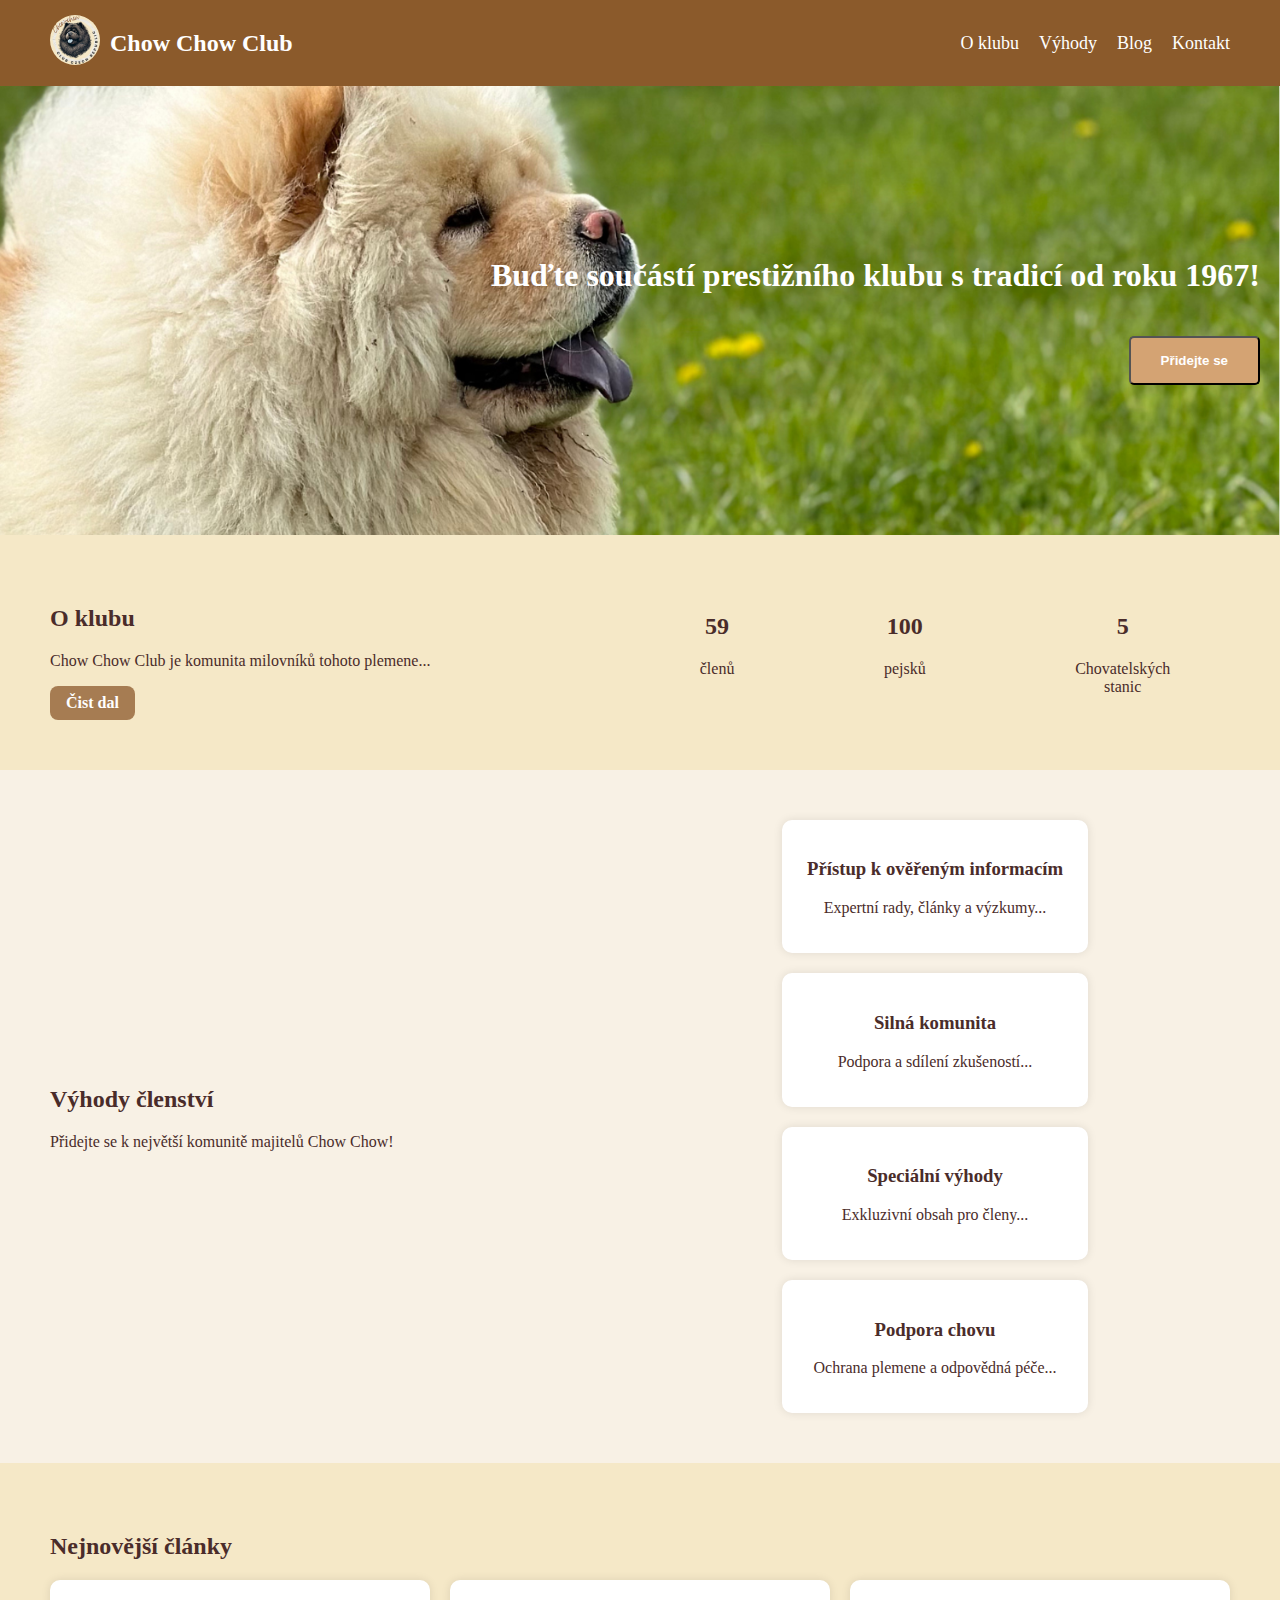
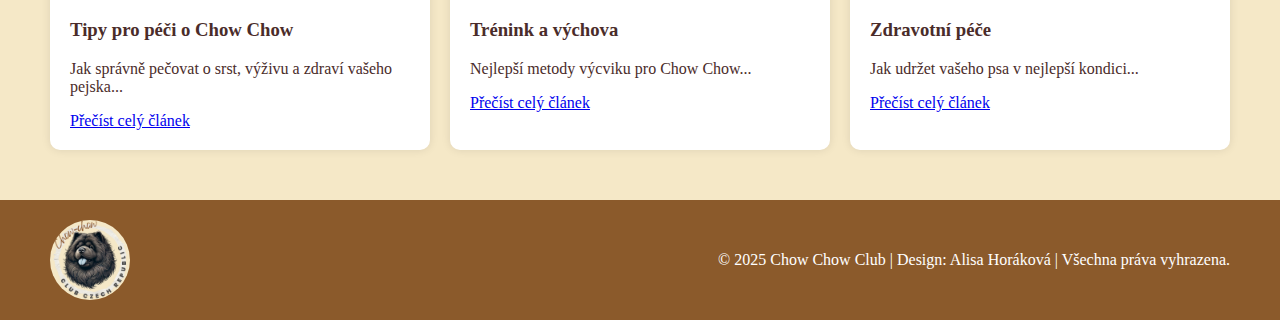
==== index.html @ 1f9b26ae "Initial commit" ====
<!DOCTYPE html>
<html lang="cs">
<head>
    <meta charset="UTF-8">
    <meta name="viewport" content="width=device-width, initial-scale=1.0">
    <title>Chow Chow Club</title>
    <link rel="stylesheet" href="style.css">
<!-- <script>
    function openModal() {
        document.getElementById("membershipForm").style.display = "flex";
    }
    function closeModal() {
        document.getElementById("membershipForm").style.display = "none";
    }
    function submitForm(event) {
        event.preventDefault();
        alert("Formulář odeslán!");
        closeModal();
    }
</script> -->
</head>
<body>
    <header>
        <div class="logo">
            <a href="index.html">
                <img src="img/logofooter.png" alt="Chow Chow Club">
            </a>
            <span>Chow Chow Club</span>
        </div>
        <nav>
            <ul>
                <li><a href="#about">O klubu</a></li>
                <li><a href="#membership">Výhody</a></li>
                <li><a href="#blog">Blog</a></li>
                <li><a href="#contact">Kontakt</a></li>
            </ul>
        </nav>
    </header>
    
    <section class="hero">
        <h1>Buďte součástí prestižního klubu s tradicí od roku 1967!</h1>
        <button class="cta-button" onclick="openModal()">Přidejte se</button>
    </section>


    <div id="membershipForm">
        <div class="modal">
            <h2>Členství Formulář</h2>
            <form id="form" onsubmit="submitForm(event)">
                <input type="text" id="firstName" placeholder="Jméno" required>
                <input type="text" id="lastName" placeholder="Příjmení" required>
                <input type="email" id="email" placeholder="E-mail" required>
                <input type="tel" id="phone" placeholder="Telefonní číslo" required>
                <button type="submit">Odeslat</button>
                <button type="button" onclick="closeModal()">Zavřít</button>
            </form>
        </div>
    </div>

    <section id="about" class="stats-container">
        <div class="stats-text">
            <h2>O klubu</h2>
            <p>Chow Chow Club je komunita milovníků tohoto plemene...</p>
            <a href="oklubu.html" class="button-link">Čist dal</a>
        </div>
        <div class="stats">
            <div class="stat">
                <h2>59</h2>
                <p>členů</p>
            </div>
            <div class="stat">
                <h2>100</h2>
                <p>pejsků</p>
            </div>
            <div class="stat">
                <h2>5</h2>
                <p>Chovatelských <br> stanic</p>
            </div>
        </div>
    </section>

    <section id="membership" class="membership-container">
        <div class="membership-text">
            <h2>Výhody členství</h2>
            <p>Přidejte se k největší komunitě majitelů Chow Chow!</p>
        </div>
        <div class="benefits">
            <div class="benefit">
                <h3>Přístup k ověřeným informacím</h3>
                <p>Expertní rady, články a výzkumy...</p>
            </div>
            <div class="benefit">
                <h3>Silná komunita</h3>
                <p>Podpora a sdílení zkušeností...</p>
            </div>
            <div class="benefit">
                <h3>Speciální výhody</h3>
                <p>Exkluzivní obsah pro členy...</p>
            </div>
            <div class="benefit">
                <h3>Podpora chovu</h3>
                <p>Ochrana plemene a odpovědná péče...</p>
            </div>
        </div>
        <div class="bubbles-container">
            <img src="img/logofooter.png" class="bubble" alt="Chow Chow">
            <img src="img/logofooter.png" class="bubble" alt="Chow Chow">
            <img src="img/logofooter.png" class="bubble" alt="Chow Chow">
            <img src="img/logofooter.png" class="bubble" alt="Chow Chow">
            <img src="img/logofooter.png" class="bubble" alt="Chow Chow">
        </div>
    </section>


    <section class="blog-container">
        <h2>Nejnovější články</h2>
        <div class="blog-articles">
            <div class="article">
                <h3>Tipy pro péči o Chow Chow</h3>
                <p>Jak správně pečovat o srst, výživu a zdraví vašeho pejska...</p>
                <a href="#">Přečíst celý článek</a>
            </div>
            <div class="article">
                <h3>Trénink a výchova</h3>
                <p>Nejlepší metody výcviku pro Chow Chow...</p>
                <a href="#">Přečíst celý článek</a>
            </div>
            <div class="article">
                <h3>Zdravotní péče</h3>
                <p>Jak udržet vašeho psa v nejlepší kondici...</p>
                <a href="#">Přečíst celý článek</a>
            </div>
        </div>
    </section>

    <footer class="footer-container">
        <div class="footer-logo"></div>
        <p>&copy; 2025 Chow Chow Club | Design: Alisa Horáková | Všechna práva vyhrazena.</p>
    </footer>

    <script>
        function openModal() {
        document.getElementById("membershipForm").style.display = "flex";
    }

    function closeModal() {
        document.getElementById("membershipForm").style.display = "none";
    }

    function submitForm(event) {
        event.preventDefault();
        
        let firstName = document.getElementById("firstName").value;
        let lastName = document.getElementById("lastName").value;
        let email = document.getElementById("email").value;
        let phone = document.getElementById("phone").value;

        let mailtoLink = `mailto:qliska@icloud.com?subject=Nová žádost o členství&body=Jméno: ${firstName}%0D%0APříjmení: ${lastName}%0D%0AEmail: ${email}%0D%0ATelefon: ${phone}`;
        
        window.location.href = mailtoLink;
        closeModal();
    }
    </script>
    
</body>
</html>
---- style.css ----
body {
    font-family: Noto serif;
    margin: 0;
    padding: 0;
    background-color: #F5E8C7;
    color: #4a2c2a; /*  #31485C */
}
header {
    display: flex;
    justify-content: space-between;
    align-items: center;
    background: #8b5a2b;
    color: white;
    padding: 15px 50px;
}
.logo {
    font-family: Noto serif;
    font-size: 24px;
    font-weight: bold;
    display: flex;
    align-items: center;
}

.logo img {
    width: 50px; /* Настроить размер (можно изменить) */
    height: 50px; /* Сделать картинку квадратной */
    border-radius: 50%; /* Делаем круглую форму */
    object-fit: cover; /* Чтобы изображение не искажалось */
    margin-right: 10px;
}

.button-link {
    display: inline-block;
    padding: 8px 16px;
    background-color: #A67C52; /* Бежево-коричневый */
    color: white;
    font-weight: bold;
    border-radius: 8px;
    text-decoration: none;
    transition: background 0.3s ease-in-out;
}

.button-link:hover {
    background-color: #5A2E16; /* Темнее при наведении */
}

nav ul {
    font-family: Noto Serif;
    list-style: none;
    display: flex;
    gap: 20px;
}
nav ul li a {
    color: white;
    text-decoration: none;
    font-size: 18px;
}
.hero {
    background: url('img/hero.png') center/cover no-repeat;
    color: white;
    text-align: right;
    padding: 150px 20px;
    background-color: rgba(0, 0, 0, 0.5);
}
.cta-button {
    display: inline-block;
    padding: 15px 30px;
    background: #d4a373;
    color: white;
    text-decoration: none;
    font-weight: bold;
    border-radius: 5px;
    margin-top: 20px;
    cursor: pointer;
}
/*.modal {
    display: none;
    position: fixed;
    top: 0;
    left: 0;
    width: 100%;
    height: 100%;
    background: rgba(0, 0, 0, 0.5);
    justify-content: center;
    align-items: center;
}
.modal-content {
    background: white;
    padding: 20px;
    border-radius: 10px;
    text-align: center;
    width: 300px;
}
.close-button {
    background: #8b5a2b;
    color: white;
    border: none;
    padding: 5px 10px;
    cursor: pointer;
    margin-top: 10px;
} */

#membershipForm {
    display: none;
    position: fixed;
    top: 0;
    left: 0;
    width: 100%;
    height: 100%;
    background: rgba(0, 0, 0, 0.5);
    justify-content: center;
    align-items: center;
}
.modal {
    background: white;
    padding: 20px;
    border-radius: 8px;
    width: 300px;
    text-align: center;
}
.modal input, .modal button {
    width: 100%;
    margin: 5px 0;
    padding: 8px;
}


.stats-container {
    display: flex;
    justify-content: space-between;
    align-items: center;
    padding: 50px;
}
.stats-text {
    width: 50%;
}
.stats {
    display: flex;
    justify-content: space-around;
    gap: 30px;
    width: 50%;
}
.stat {
    text-align: center;
}
.membership-container {
    display: flex;
    align-items: center;
    justify-content: space-between;
    padding: 50px;
    background-color: #f8f1e5;
}
.membership-text {
    order: -1; /* Заголовок всегда наверху */
}

.membership-container {
    position: relative;
}

.membership-text {
    position: relative;
    z-index: 1; /* Ensure text is above bubbles */
}

.bubbles-container {
    position: absolute;
    top: 0;
    left: 0;
    width: 100%;
    height: 100%;
    pointer-events: none;
    overflow: hidden;
}

.bubble {
    position: absolute;
    bottom: -100px;
    width: 80px;
    height: 80px;
    border-radius: 50%;
    animation: floatBubbles 6s infinite ease-in-out;
}

.bubble:nth-child(1) { left: 10%; animation-duration: 5s; }
.bubble:nth-child(2) { left: 30%; animation-duration: 6s; }
.bubble:nth-child(3) { left: 50%; animation-duration: 7s; }
.bubble:nth-child(4) { left: 70%; animation-duration: 5.5s; }
.bubble:nth-child(5) { left: 90%; animation-duration: 6.5s; }

@keyframes floatBubbles {
    0% {
        transform: translateY(0) scale(0.5);
        opacity: 0;
    }
    50% {
        opacity: 1;
    }
    100% {
        transform: translateY(-120vh) scale(1);
        opacity: 0;
    }
}
.benefits {
    display: flex;
    flex-wrap: wrap;
    width: 50%;
    gap: 20px;
    justify-content: center;
}
.benefit {
    background: white;
    padding: 20px;
    border-radius: 10px;
    box-shadow: 0 0 10px rgba(0, 0, 0, 0.1);
    width: 45%;
    text-align: center;
}
.blog-container {
    padding: 50px;
}
.blog-articles {
    display: flex;
    gap: 20px;
    justify-content: center;
}
.article {
    background: white;
    padding: 20px;
    border-radius: 10px;
    box-shadow: 0 0 10px rgba(0, 0, 0, 0.1);
    width: 30%;
}

.klub-articles {
    display: flex;
    gap: 20px;
    justify-content: flex-start;
    background-color: #f8f1e5;
}
.footer-container {
    display: flex;
    justify-content: space-between;
    align-items: center;
    background: #8b5a2b;
    color: white;
    padding: 20px 50px;
}
.footer-logo {
    width: 80px;
    height: 80px;
    border-radius: 50%;
    background: url(img/logofooter.png) center/cover no-repeat;
}
.footer-menu {
    display: flex;
    gap: 20px;
}

@media (max-width: 768px) {
    .membership-container {
        display: flex;
        flex-direction: column;
        align-items: center; /* Растягиваем контейнер */
        width: 100%;
        padding: 10px;
    }

    .membership-text {
        order: -1; /* Заголовок уходит наверх */
        text-align: center;
        margin-bottom: 20px;
    }

    .benefits {
        flex-direction: column;
        align-items: center;
        padding: 0 10px;
        justify-content: center;
    }

    .benefit {
        width: calc(100% - 20px); /* Почти на всю ширину экрана, с отступами */
        max-width: none;
    }

    .blog-articles {
        flex-direction: column;
        align-items: center;
        padding: 0 10px; /* Уменьшаем боковые отступы */
    }

    .article {
        width: calc(100% - 20px); /* Карточки на всю ширину с небольшими отступами */
        max-width: none;
    }

    .footer-logo {
        display: none;
    }
}
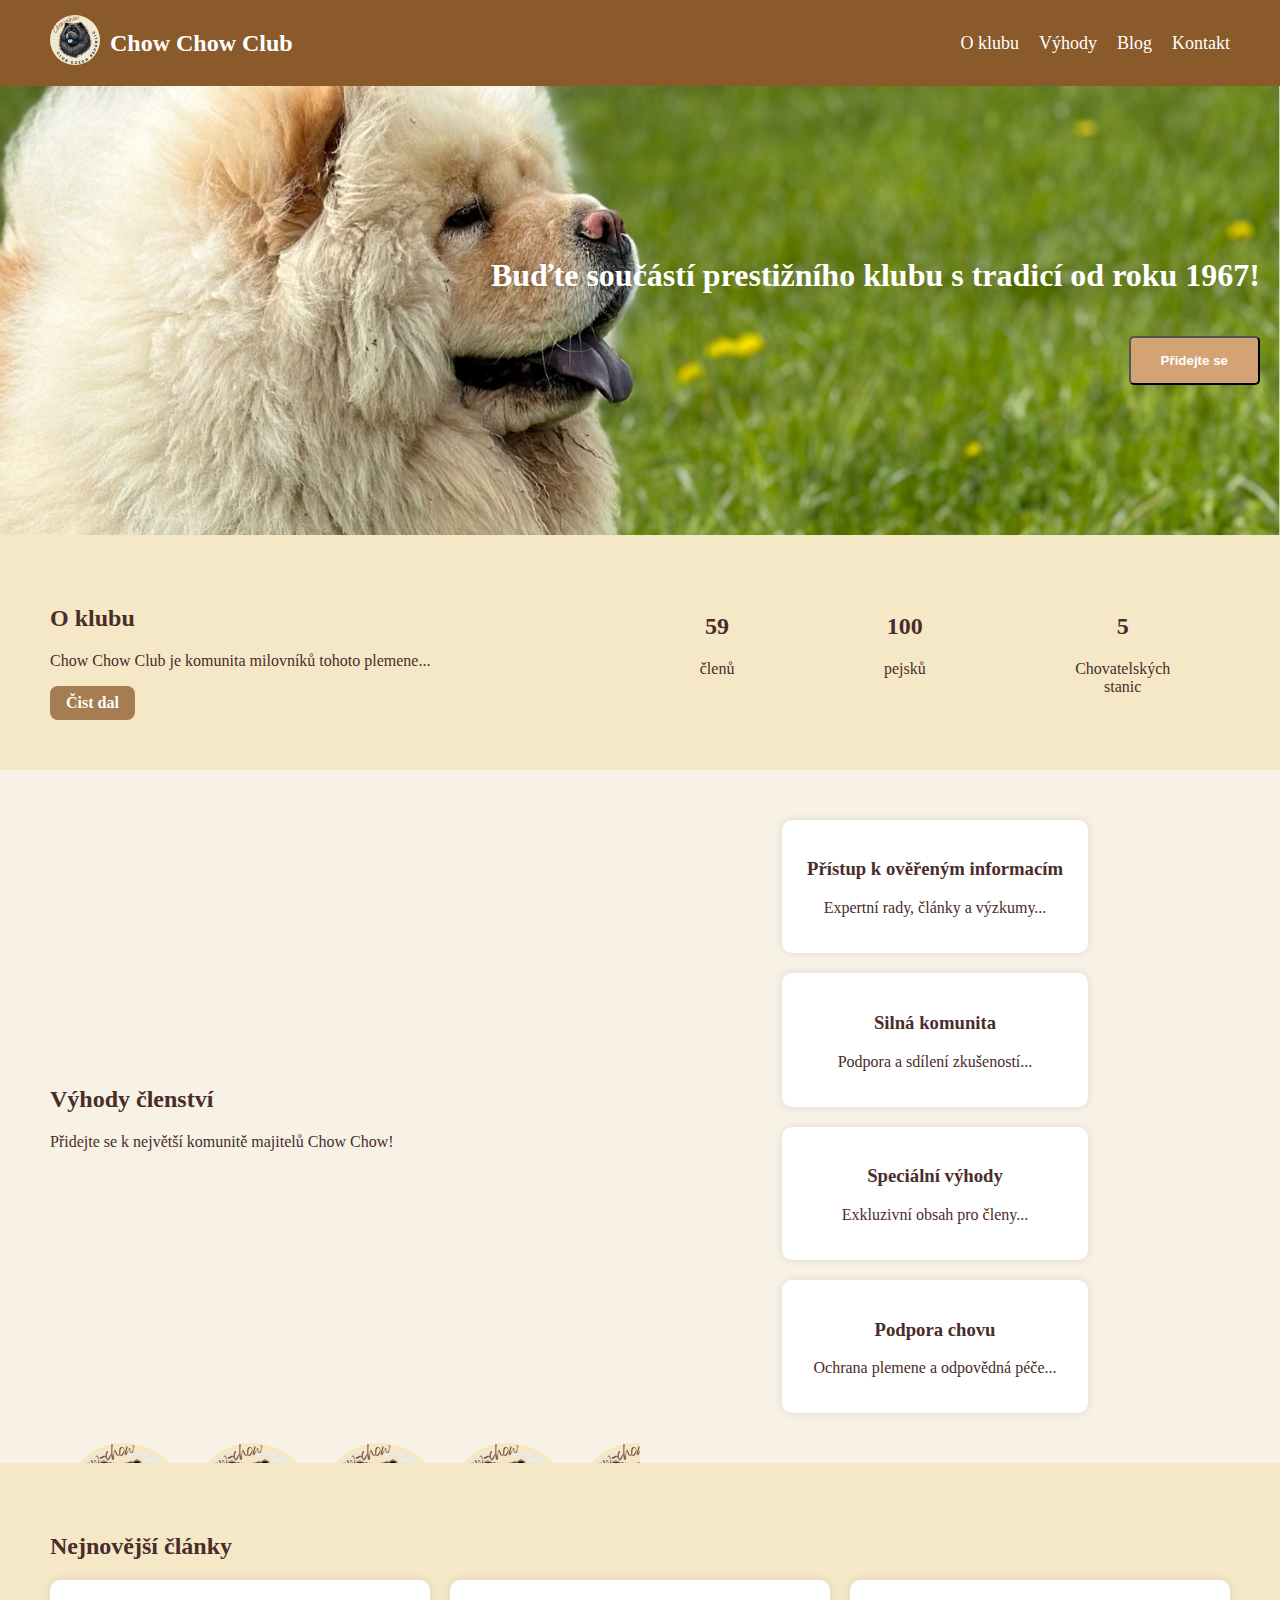
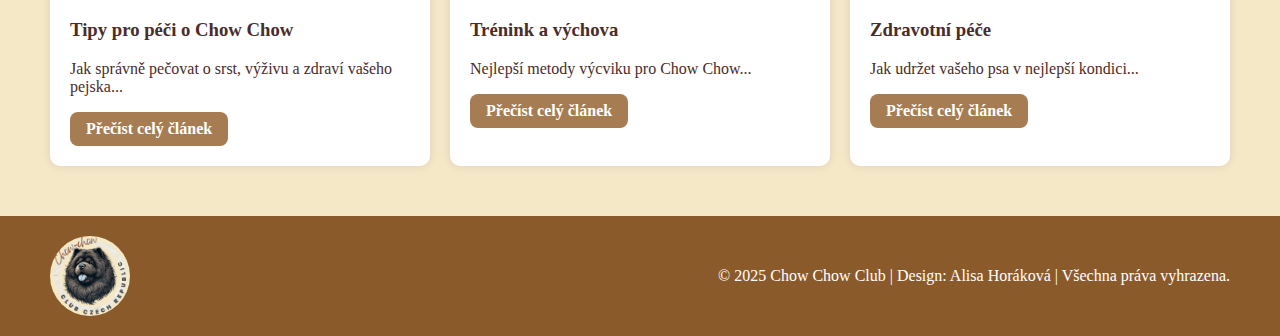
==== commit f9cd0d54: "oprava bubble" ====
--- a/index.html
+++ b/index.html
@@ -112,23 +112,23 @@
     </section>
 
 
-    <section class="blog-container">
+    <section id="blog" class="blog-container">
         <h2>Nejnovější články</h2>
         <div class="blog-articles">
             <div class="article">
                 <h3>Tipy pro péči o Chow Chow</h3>
                 <p>Jak správně pečovat o srst, výživu a zdraví vašeho pejska...</p>
-                <a href="#">Přečíst celý článek</a>
+                <a href="#" class="button-link">Přečíst celý článek</a>
             </div>
             <div class="article">
                 <h3>Trénink a výchova</h3>
                 <p>Nejlepší metody výcviku pro Chow Chow...</p>
-                <a href="#">Přečíst celý článek</a>
+                <a href="#" class="button-link">Přečíst celý článek</a>
             </div>
             <div class="article">
                 <h3>Zdravotní péče</h3>
                 <p>Jak udržet vašeho psa v nejlepší kondici...</p>
-                <a href="#">Přečíst celý článek</a>
+                <a href="#" class="button-link">Přečíst celý článek</a>
             </div>
         </div>
     </section>
--- a/style.css
+++ b/style.css
@@ -156,18 +156,20 @@
 
 .membership-container {
     position: relative;
+    display: flex;
 }
 
 .membership-text {
     position: relative;
-    z-index: 1; /* Ensure text is above bubbles */
+    z-index: 1;
+    width: 50%; /* Ограничиваем только левую часть */
 }
 
 .bubbles-container {
     position: absolute;
     top: 0;
     left: 0;
-    width: 100%;
+    width: 50%; /* Пузыри только в левой части */
     height: 100%;
     pointer-events: none;
     overflow: hidden;
@@ -176,8 +178,8 @@
 .bubble {
     position: absolute;
     bottom: -100px;
-    width: 80px;
-    height: 80px;
+    width: 120px;
+    height: 120px;
     border-radius: 50%;
     animation: floatBubbles 6s infinite ease-in-out;
 }
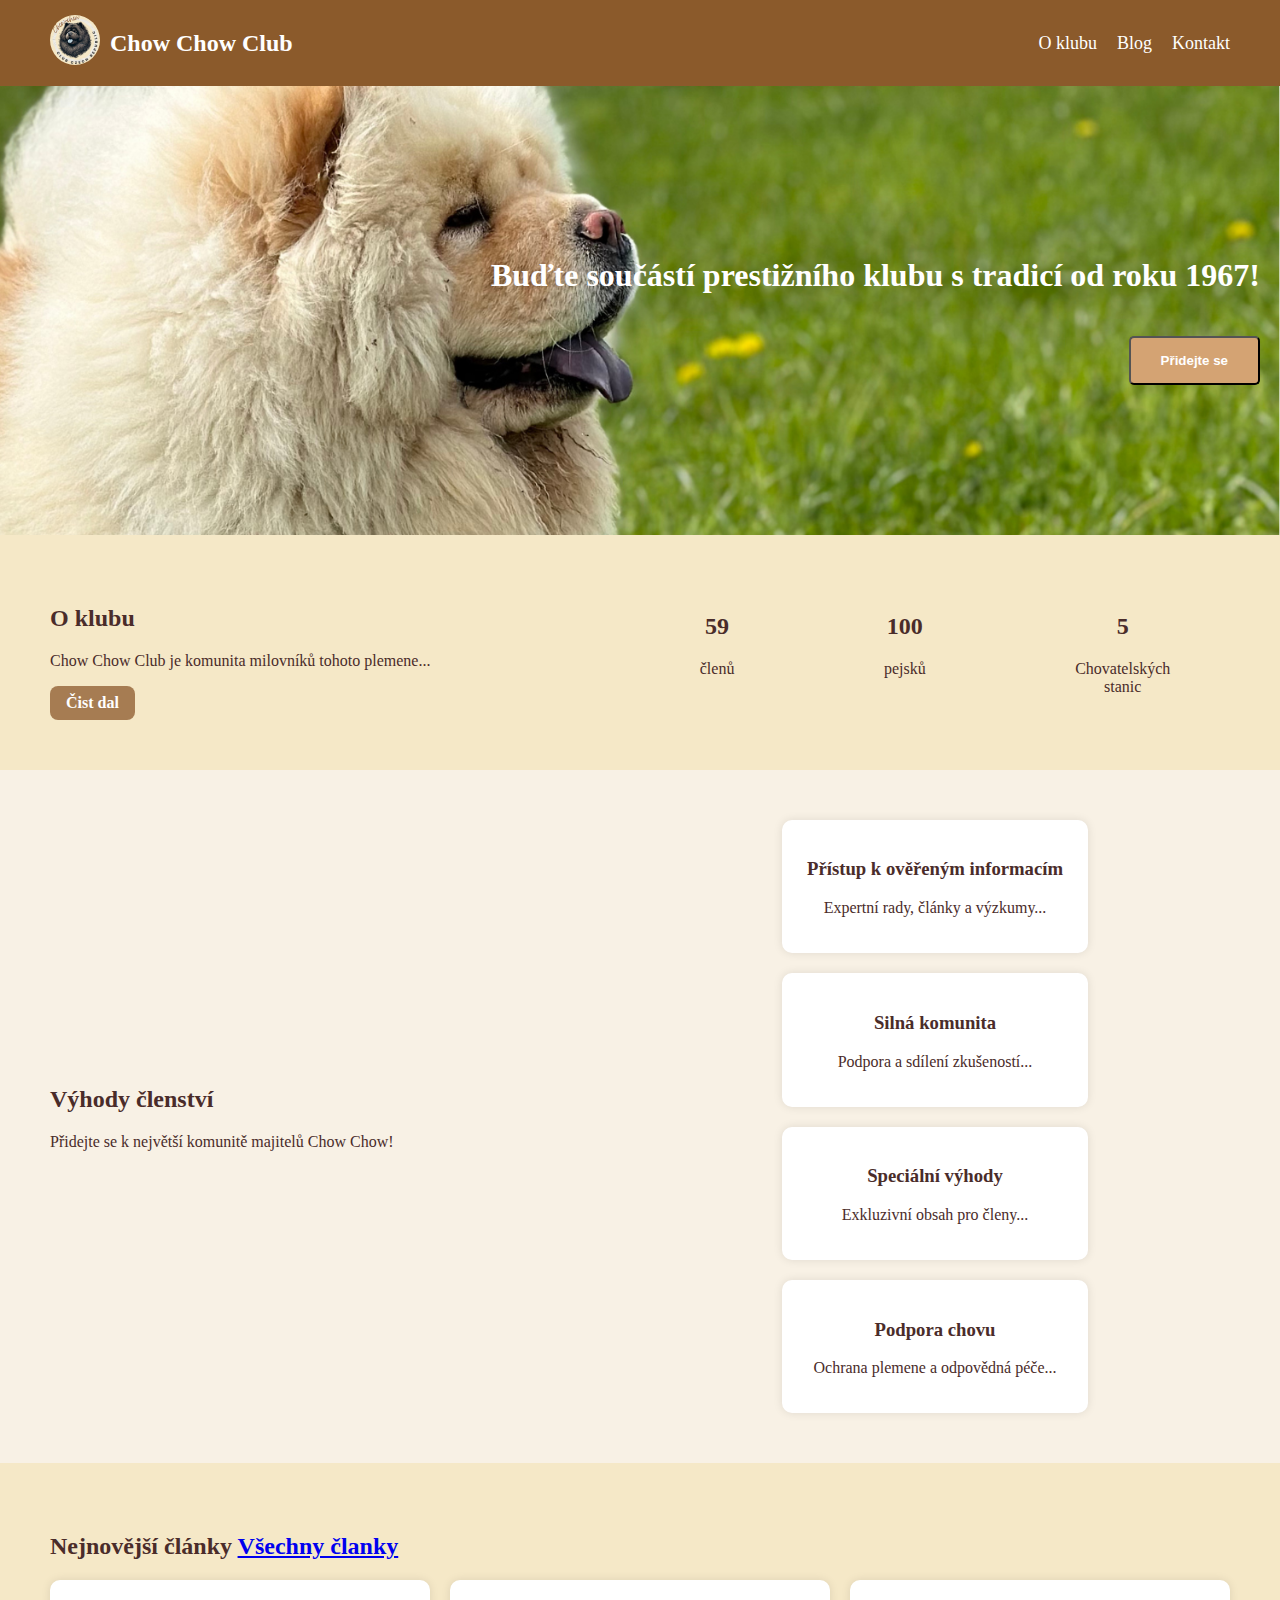
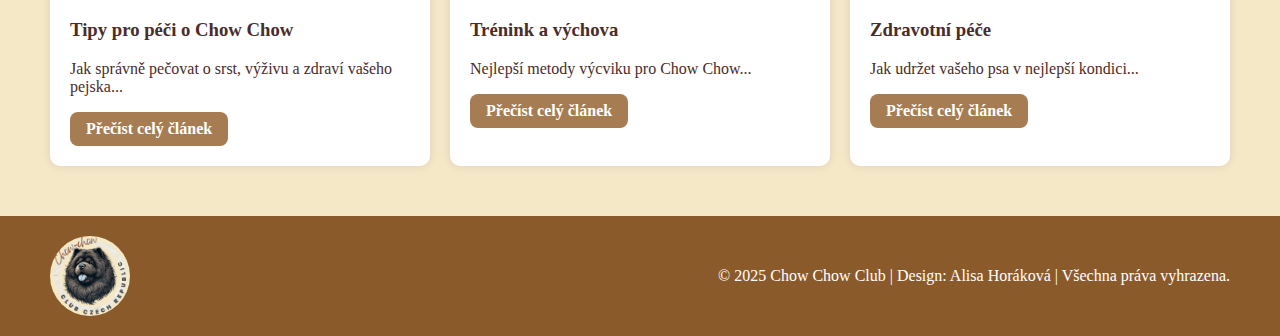
==== commit 673d832d: "blog1" ====
--- a/index.html
+++ b/index.html
@@ -30,7 +30,7 @@
         <nav>
             <ul>
                 <li><a href="#about">O klubu</a></li>
-                <li><a href="#membership">Výhody</a></li>
+                <!-- <li><a href="#membership">Výhody</a></li> -->
                 <li><a href="#blog">Blog</a></li>
                 <li><a href="#contact">Kontakt</a></li>
             </ul>
@@ -102,18 +102,18 @@
                 <p>Ochrana plemene a odpovědná péče...</p>
             </div>
         </div>
-        <div class="bubbles-container">
+        <!-- <div class="bubbles-container">
             <img src="img/logofooter.png" class="bubble" alt="Chow Chow">
             <img src="img/logofooter.png" class="bubble" alt="Chow Chow">
             <img src="img/logofooter.png" class="bubble" alt="Chow Chow">
             <img src="img/logofooter.png" class="bubble" alt="Chow Chow">
             <img src="img/logofooter.png" class="bubble" alt="Chow Chow">
-        </div>
+        </div> -->
     </section>
 
 
     <section id="blog" class="blog-container">
-        <h2>Nejnovější články</h2>
+        <h2>Nejnovější články <a href="blog.html"> Všechny članky</a></h2>
         <div class="blog-articles">
             <div class="article">
                 <h3>Tipy pro péči o Chow Chow</h3>
--- a/style.css
+++ b/style.css
@@ -165,11 +165,11 @@
     width: 50%; /* Ограничиваем только левую часть */
 }
 
-.bubbles-container {
+/* .bubbles-container {
     position: absolute;
     top: 0;
     left: 0;
-    width: 50%; /* Пузыри только в левой части */
+    width: 50%; Пузыри только в левой части 
     height: 100%;
     pointer-events: none;
     overflow: hidden;
@@ -202,7 +202,7 @@
         transform: translateY(-120vh) scale(1);
         opacity: 0;
     }
-}
+} */
 .benefits {
     display: flex;
     flex-wrap: wrap;
@@ -232,6 +232,39 @@
     border-radius: 10px;
     box-shadow: 0 0 10px rgba(0, 0, 0, 0.1);
     width: 30%;
+}
+
+.blog-header {
+    background-color: #d4a373;
+    color: white;
+    padding: 60px 20px;
+    text-align: center;
+}
+.blog-header h1 {
+    margin: 0;
+    font-size: 36px;
+    text-align: center;
+}
+.blog-main {
+    display: flex;
+    flex-wrap: wrap;
+    justify-content: center;
+    gap: 30px;
+    padding: 50px;
+    background-color: #f8f1e5;
+}
+.blog-post {
+    background: white;
+    border-radius: 10px;
+    box-shadow: 0 0 10px rgba(0, 0, 0, 0.1);
+    width: 300px;
+    padding: 20px;
+}
+.blog-post h2 {
+    margin-top: 0;
+}
+.blog-post p {
+    margin-bottom: 15px;
 }
 
 .klub-articles {
@@ -300,4 +333,6 @@
     .footer-logo {
         display: none;
     }
+
+    
 }